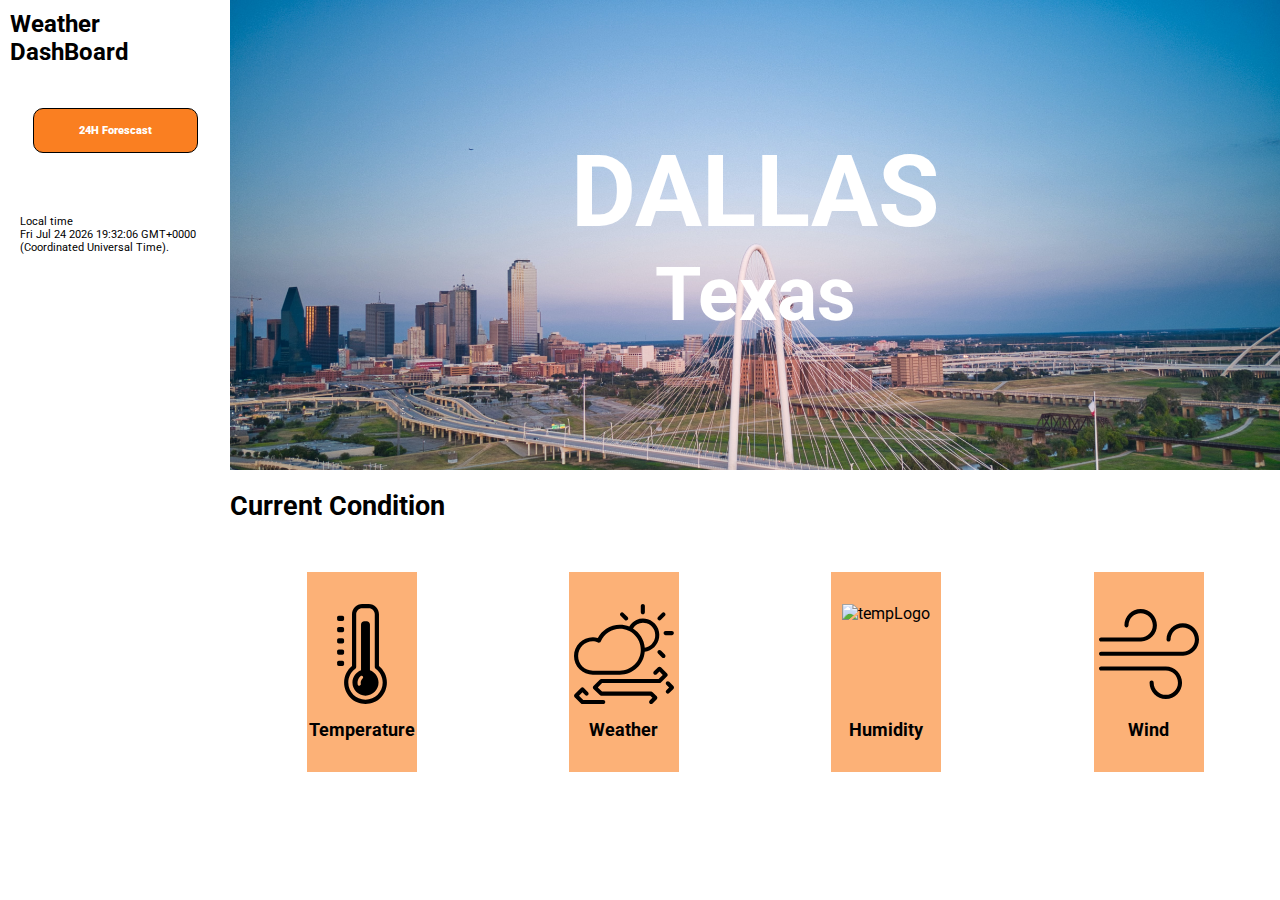
==== index.html @ 03fe9a73 "Creating" ====
<!DOCTYPE html>
<html lang="en">
<head>
  <meta charset="UTF-8">
  <meta http-equiv="X-UA-Compatible" content="IE=edge">
  <meta name="viewport" content="width=device-width, initial-scale=1.0">
  <link rel="preconnect" href="https://fonts.googleapis.com">
  <link rel="preconnect" href="https://fonts.gstatic.com" crossorigin>
  <link href="https://fonts.googleapis.com/css2?family=Roboto:wght@400;500;700&display=swap" rel="stylesheet">
  <link rel="stylesheet" href="./styles.css">
  <title>DallasWeather</title>
</head>
<body>

  <div class="container">
    <aside>
      <h2>Weather DashBoard</h2>
      <div class="nav-btn">
        <a class="btn-temp" href="./forescast.html">24H Forescast</a>
      </div>
      <div class="time">
        <p>Local time <br>
          <span id='date-time'></span>.</p>
      </div>
    </aside>
    <main>
      <header>
        <h1>DALLAS</h1>
        <h2>Texas</h2>
      </header>
      <article>

        <h3>Current Condition</h3>

        <section>
          <div class="currentweather-box">
            <div class="currentweather-title">
              <img class="currentweather-logos" src="./imgs/temp.svg" alt="tempLogo">

              <h4>Temperature</h4>

            </div>
            <p id="currenTemp" class="p-temp"></p>
          </div>
          <div class="currentweather-box">
            <div class="currentweather-title">
              <img class="currentweather-logos" src="./imgs/weather.svg" alt="tempLogo">

              <h4>Weather</h4>

            </div>
            <p id="currentWeather" class="p-temp"></p>
          </div>
          <div class="currentweather-box">
            <div class="currentweather-title">
              <img class="currentweather-logos" src="./imgs/humidity.svg" alt="tempLogo">

              <h4>Humidity</h4>

            </div>
            <p id="currentHumidity" class="p-temp"></p>
          </div>
          <div class="currentweather-box">
            <div class="currentweather-title">
              <img class="currentweather-logos" src="./imgs/wind.svg" alt="tempLogo">

              <h4>Wind</h4>

            </div>
            <p id="currentWind" class="p-temp"></p>
          </div>
        </section>

      </article>
    </main> 
  </div>

  <script src="./current.js"></script>
  <script>
    var dt = new Date();
    document.getElementById('date-time').innerHTML=dt;
  </script>
</body>
</html>
---- styles.css ----
*{
    margin: 0;
    padding: 0;
    box-sizing: border-box;
    font-family: 'Roboto', sans-serif;
}

.container{
    width: 100vw;
    height: 100vh;
    display: flex;
    flex-wrap: wrap;
}

header{
    width: 82vw;
    height: 470px;
    color: white;
    font-size: 50px;
    text-align: center;
    display: flex;
    flex-direction: column;
    align-items: center;
    justify-content: center;
    background-image: url(./imgs/pic.JPG);
    background-repeat: no-repeat;
    background-size: cover;
}

aside{
    width: 18vw;
    height: 100vh;
    padding: 10px;
    background-color:white;
    display: flex;
    flex-direction: column;
    align-items: center;
    justify-content: start;
    color: black;
}

.nav-btn{
    display: flex;
    flex-direction: column;
    margin-top: 40px;
}

a{
    margin: 2px;
    text-decoration: none;
    padding: 15px 45px;
    border-radius: 10px;
    cursor: pointer;
}

.btn-temp{
    background-color: rgb(250, 127, 33);
    color: white;
    border: 1px solid  black;
    font-size: 11px;
    font-weight: 900;
}

.btn-temp:hover{
    background-color: rgb(116, 174, 29);
    border: 1px solid  black;
}

.time{
    margin-top: 50px;
    padding: 10px;
    font-size: 11px;
}

h3{
    font-size: 27px;
    font-weight: bolder;
    margin-top: 20px;
}

.canvas-container{
    display: flex;
    width: 300px;
}

canvas {
    min-height: 425px;
    padding: 20px;
}

section{
    height: 350px;
    margin-top: 20px;
    display: flex;
    align-items: center;
    justify-content: space-around;
}

.currentweather-box{
    display: flex;
    flex-direction: column;
    align-items: center;
    justify-content: space-between;
    margin-top: 10px;
    width: 200px;
    height: 300px;
}

.currentweather-title{
    width: 110px;
    height: 200px;
    background-color: rgba(250, 127, 33, 0.611) ;
    display: flex;
    flex-direction: column;
    align-items: center;
    justify-content: center;
}

.currentweather-logos{
    height: 100px;
}

h4{
    margin-top: 15px;
    font-size: 18px;
}

.p-temp{
    text-align: center;
    padding: 7px;
    font-size: 32px;
    margin-top: 15px;
}

/* NOTE Scren 480px */

@media screen and (max-width:480px){

.container{
    width: 100vw;
    height: 100vh;
    display: flex;
    flex-direction: column;
    flex-wrap: wrap;
    }    

header{
    width: 100vw;
    height: 470px;
    color: white;
    font-size: 50px;
    text-align: center;
    display: flex;
    flex-direction: column;
    align-items: center;
    justify-content: center;
    background-image: url(./imgs/pic.JPG);
    background-repeat: no-repeat;
    background-size: cover;
}

aside{
    height: 100vh;
    padding: 10px;
    background-color:white;
    display: flex;
    flex-direction: column;
    align-items: center;
    justify-content: start;
    color: black;
}





}
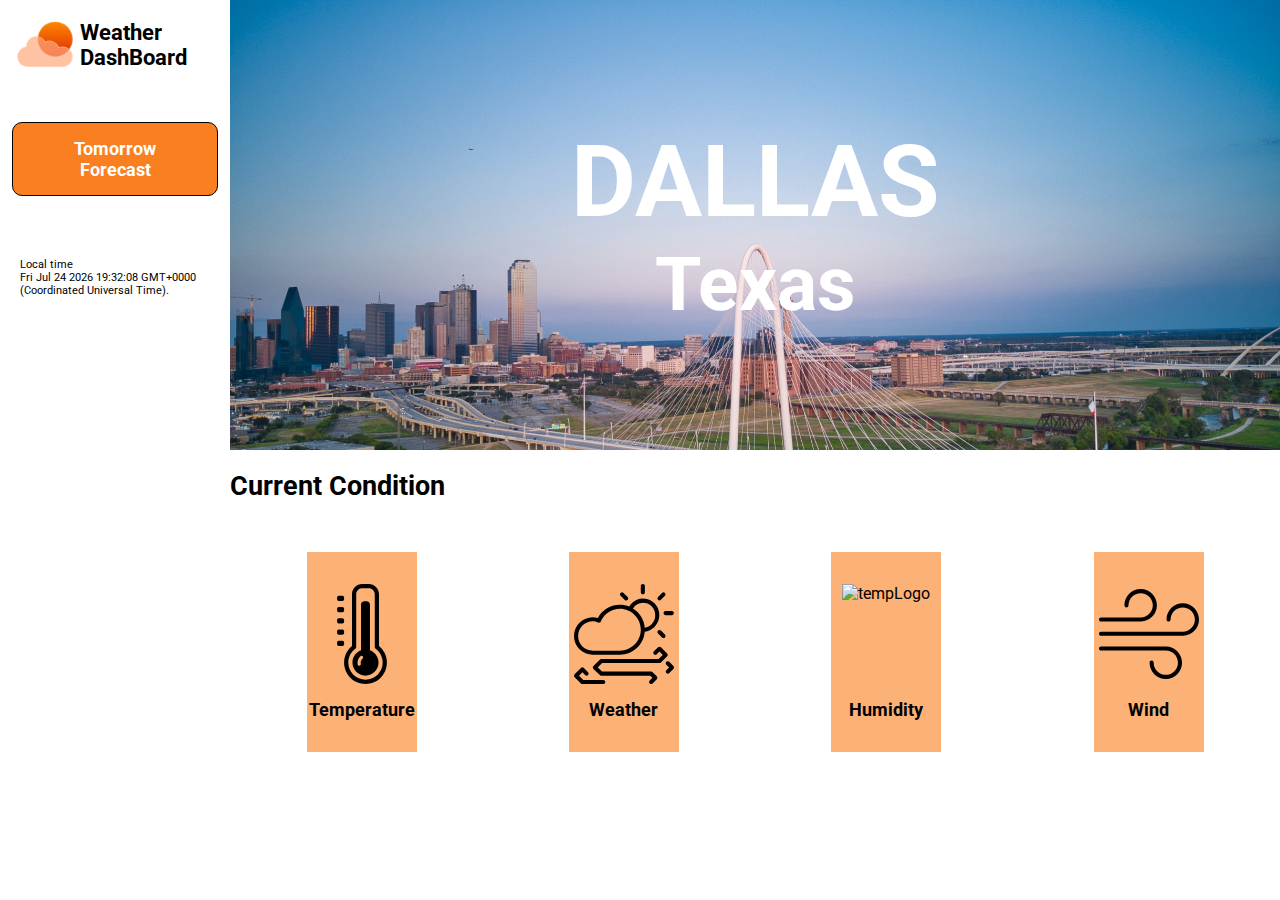
==== commit 9c18d6ca: "Updating" ====
--- a/index.html
+++ b/index.html
@@ -14,9 +14,12 @@
 
   <div class="container">
     <aside>
-      <h2>Weather DashBoard</h2>
+      <div class="container-logo">
+        <img class="logo-weather" src="./imgs/logoweather.svg" alt="logoapp">
+        <p class="p-logo">Weather DashBoard</p>
+      </div>
       <div class="nav-btn">
-        <a class="btn-temp" href="./forescast.html">24H Forescast</a>
+        <a class="btn-temp" href="./forecast.html">Tomorrow Forecast</a>
       </div>
       <div class="time">
         <p>Local time <br>
--- a/styles.css
+++ b/styles.css
@@ -14,7 +14,7 @@
 
 header{
     width: 82vw;
-    height: 470px;
+    height: 450px;
     color: white;
     font-size: 50px;
     text-align: center;
@@ -39,6 +39,21 @@
     color: black;
 }
 
+.container-logo{
+    display: flex;
+    align-items: center;
+    justify-content: center;
+}
+
+.logo-weather{
+    height: 70px;
+}
+
+.p-logo{
+    font-size: 22px;
+    font-weight: bolder;
+}
+
 .nav-btn{
     display: flex;
     flex-direction: column;
@@ -57,8 +72,9 @@
     background-color: rgb(250, 127, 33);
     color: white;
     border: 1px solid  black;
-    font-size: 11px;
-    font-weight: 900;
+    text-align: center;
+    font-size: 18px;
+    font-weight: bolder;
 }
 
 .btn-temp:hover{
@@ -80,6 +96,7 @@
 
 .canvas-container{
     display: flex;
+    align-items: center;
     width: 300px;
 }
 
@@ -132,46 +149,3 @@
     margin-top: 15px;
 }
 
-/* NOTE Scren 480px */
-
-@media screen and (max-width:480px){
-
-.container{
-    width: 100vw;
-    height: 100vh;
-    display: flex;
-    flex-direction: column;
-    flex-wrap: wrap;
-    }    
-
-header{
-    width: 100vw;
-    height: 470px;
-    color: white;
-    font-size: 50px;
-    text-align: center;
-    display: flex;
-    flex-direction: column;
-    align-items: center;
-    justify-content: center;
-    background-image: url(./imgs/pic.JPG);
-    background-repeat: no-repeat;
-    background-size: cover;
-}
-
-aside{
-    height: 100vh;
-    padding: 10px;
-    background-color:white;
-    display: flex;
-    flex-direction: column;
-    align-items: center;
-    justify-content: start;
-    color: black;
-}
-
-
-
-
-
-}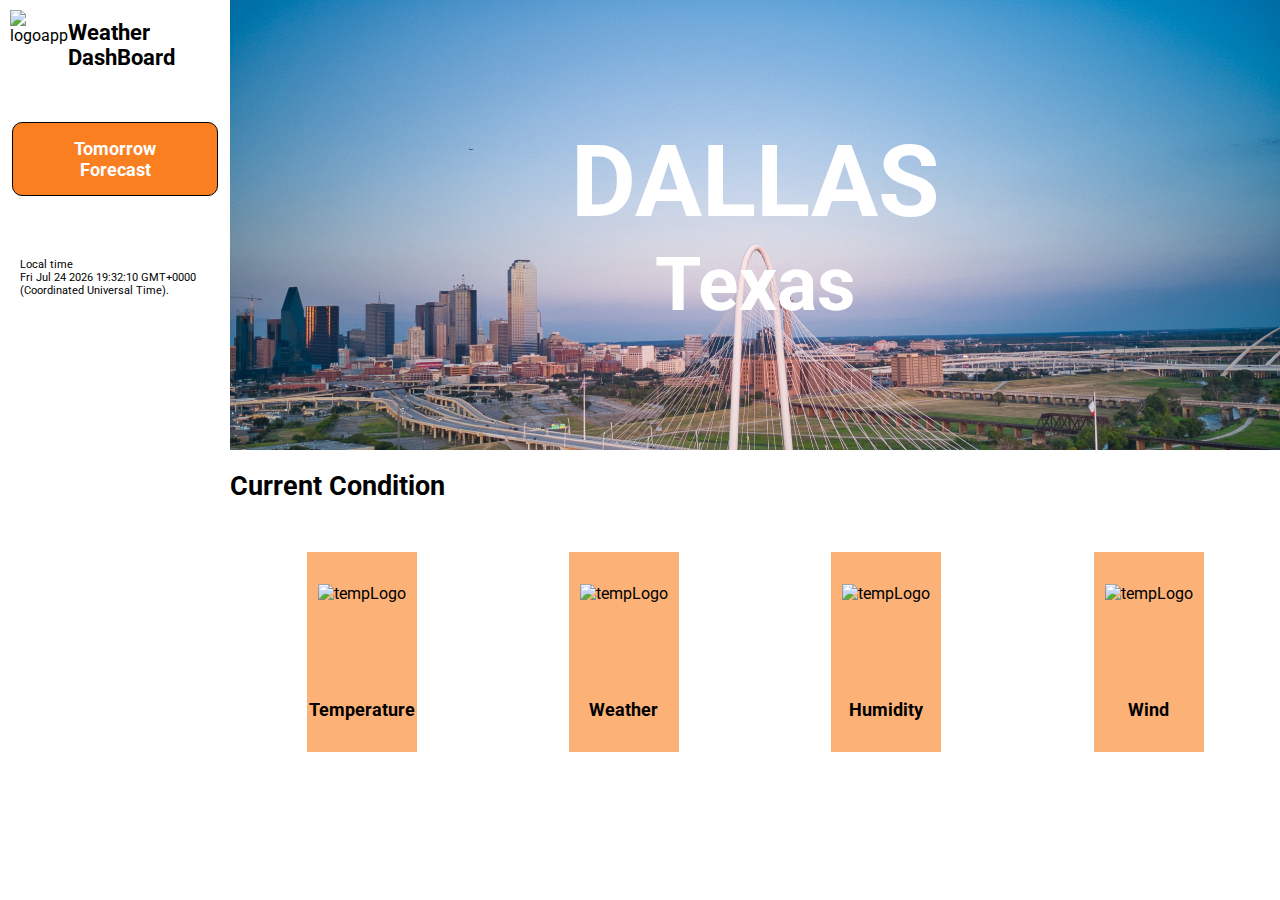
==== commit 2f6b40cd: "Updating" ====
--- a/index.html
+++ b/index.html
@@ -15,7 +15,7 @@
   <div class="container">
     <aside>
       <div class="container-logo">
-        <img class="logo-weather" src="./imgs/logoweather.svg" alt="logoapp">
+        <img class="logo-weather" src="./imgs/logoweather.SVG" alt="logoapp">
         <p class="p-logo">Weather DashBoard</p>
       </div>
       <div class="nav-btn">
@@ -38,7 +38,7 @@
         <section>
           <div class="currentweather-box">
             <div class="currentweather-title">
-              <img class="currentweather-logos" src="./imgs/temp.svg" alt="tempLogo">
+              <img class="currentweather-logos" src="./imgs/temp.SVG" alt="tempLogo">
 
               <h4>Temperature</h4>
 
@@ -47,7 +47,7 @@
           </div>
           <div class="currentweather-box">
             <div class="currentweather-title">
-              <img class="currentweather-logos" src="./imgs/weather.svg" alt="tempLogo">
+              <img class="currentweather-logos" src="./imgs/weather.SVG" alt="tempLogo">
 
               <h4>Weather</h4>
 
@@ -56,7 +56,7 @@
           </div>
           <div class="currentweather-box">
             <div class="currentweather-title">
-              <img class="currentweather-logos" src="./imgs/humidity.svg" alt="tempLogo">
+              <img class="currentweather-logos" src="./imgs/Humidity.SVG" alt="tempLogo">
 
               <h4>Humidity</h4>
 
@@ -65,7 +65,7 @@
           </div>
           <div class="currentweather-box">
             <div class="currentweather-title">
-              <img class="currentweather-logos" src="./imgs/wind.svg" alt="tempLogo">
+              <img class="currentweather-logos" src="./imgs/wind.SVG" alt="tempLogo">
 
               <h4>Wind</h4>
 
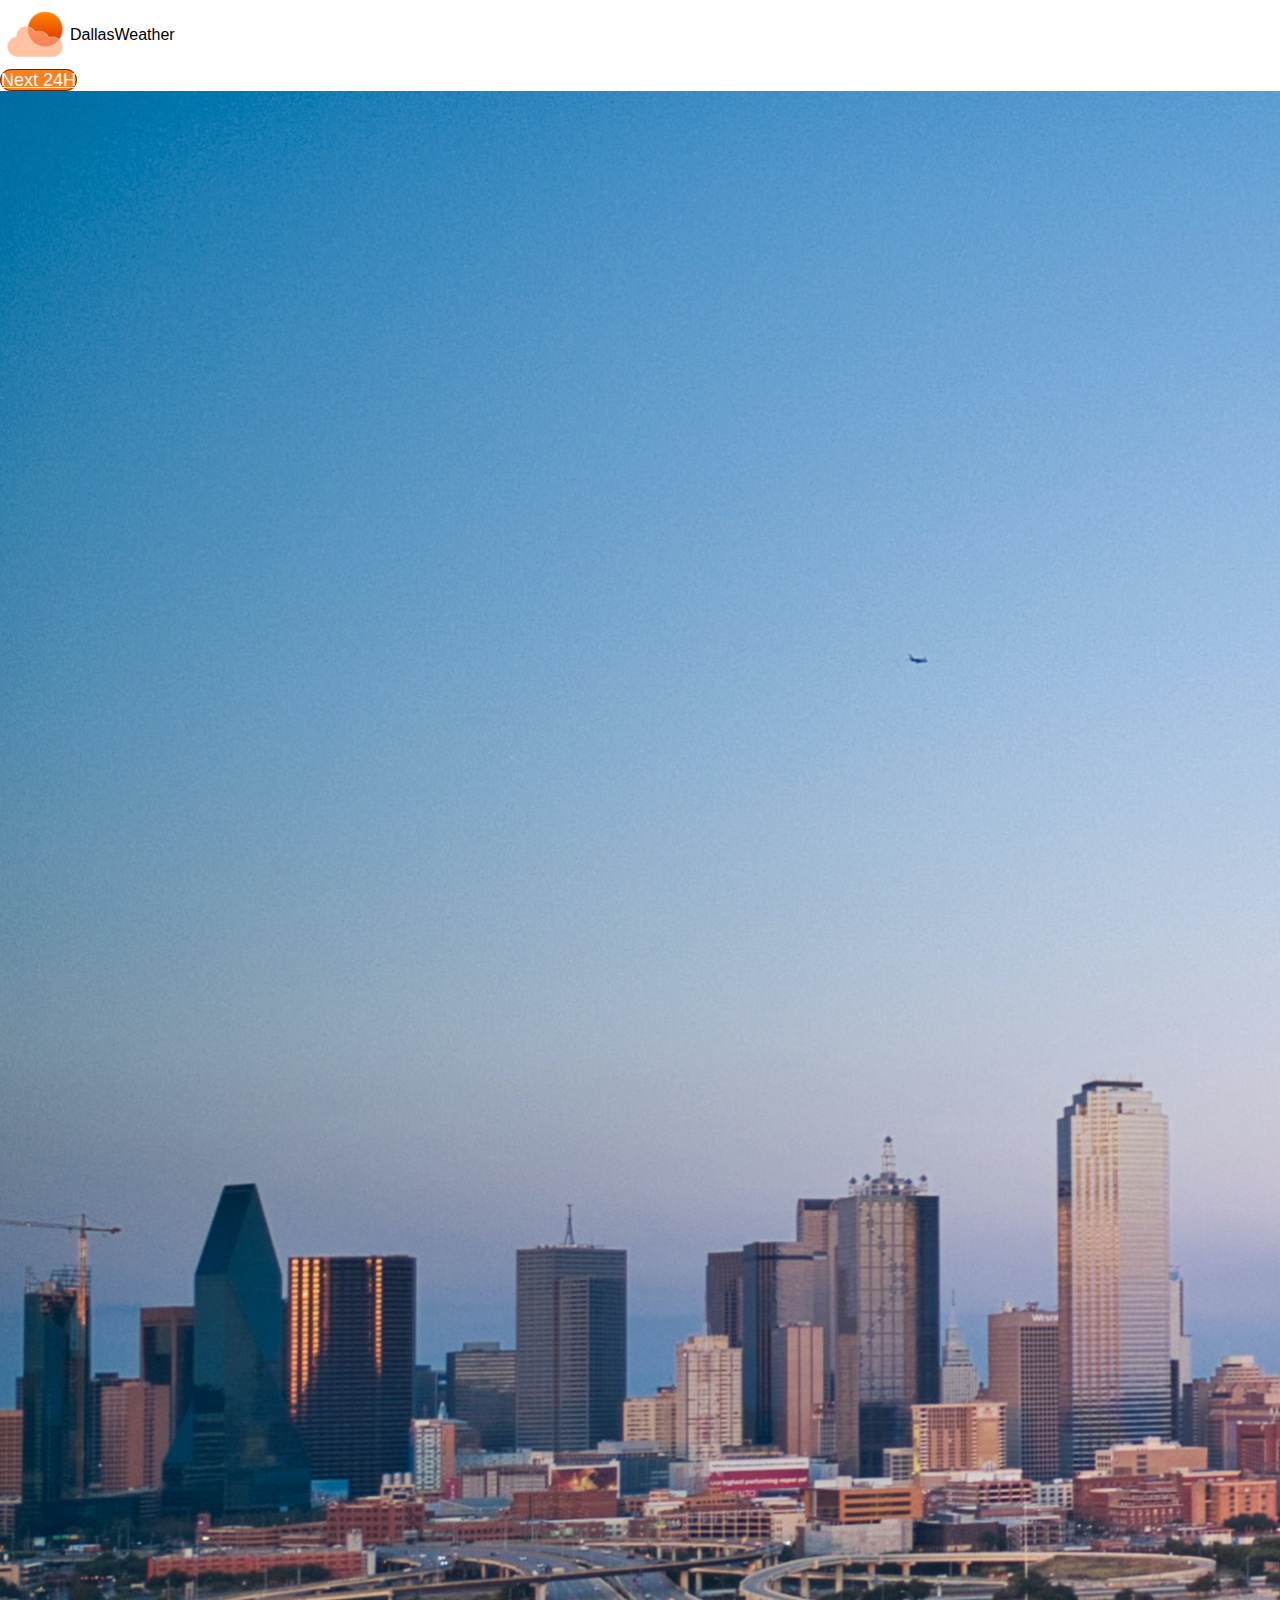
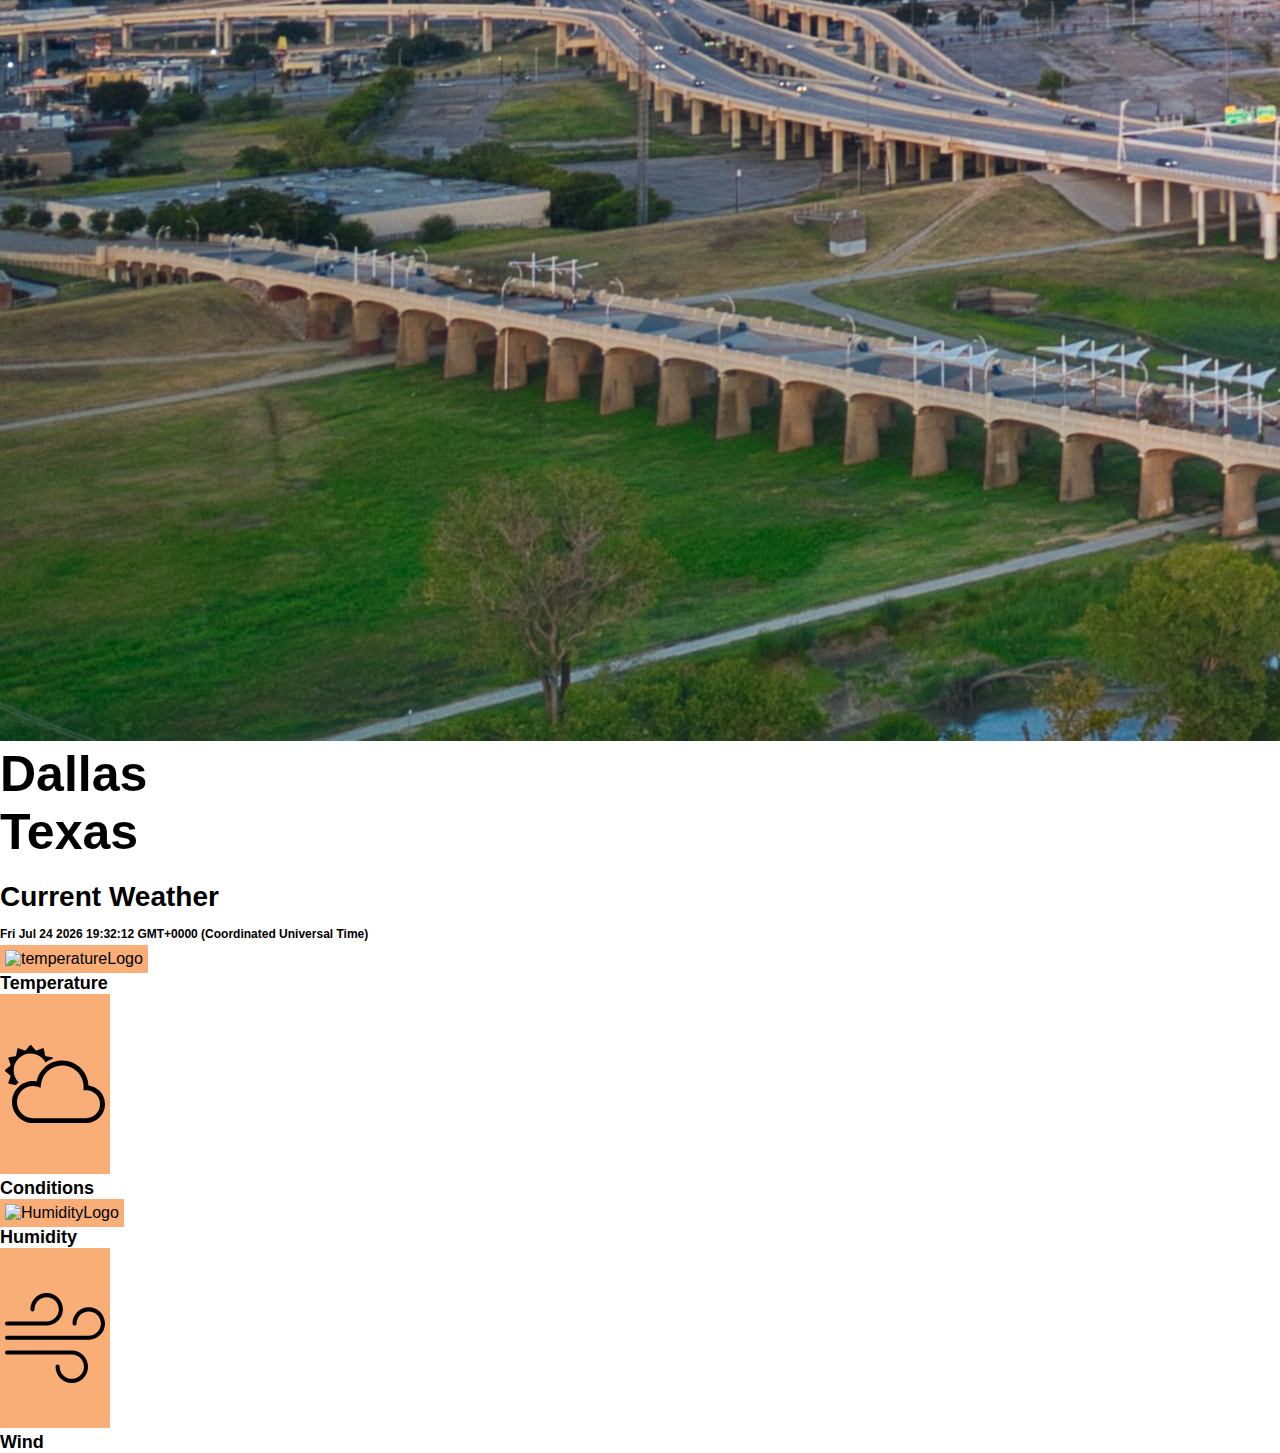
==== commit 0cea9239: "adding bootstrap" ====
--- a/index.html
+++ b/index.html
@@ -1,87 +1,119 @@
 <!DOCTYPE html>
 <html lang="en">
-<head>
-  <meta charset="UTF-8">
-  <meta http-equiv="X-UA-Compatible" content="IE=edge">
-  <meta name="viewport" content="width=device-width, initial-scale=1.0">
-  <link rel="preconnect" href="https://fonts.googleapis.com">
-  <link rel="preconnect" href="https://fonts.gstatic.com" crossorigin>
-  <link href="https://fonts.googleapis.com/css2?family=Roboto:wght@400;500;700&display=swap" rel="stylesheet">
-  <link rel="stylesheet" href="./styles.css">
-  <title>DallasWeather</title>
-</head>
-<body>
+    <head>
+        <meta charset="UTF-8" />
+        <meta http-equiv="X-UA-Compatible" content="IE=edge" />
+        <meta name="viewport" content="width=device-width, initial-scale=1.0" />
+        <link rel="stylesheet" href="./styles.css" />
+        <link
+            href="https://cdn.jsdelivr.net/npm/bootstrap@5.3.0-alpha1/dist/css/bootstrap.min.css"
+            rel="stylesheet"
+            integrity="sha384-GLhlTQ8iRABdZLl6O3oVMWSktQOp6b7In1Zl3/Jr59b6EGGoI1aFkw7cmDA6j6gD"
+            crossorigin="anonymous" />
+        <title>DallasWeather</title>
+    </head>
+    <body>
+        <div class="container">
+            <nav class="navbar bg-body-tertiary">
+                <div class="container">
+                    <div class="navbar-brand">
+                        <img
+                            src="./imgs/logoweather.SVG"
+                            alt="Logo"
+                            width="70"
+                            height="70"
+                            class="d-inline-block align-text-top" />
+                        <span> DallasWeather </span>
+                    </div>
+                    <div>
+                        <a class="btn" href="./forecast.html"> Next 24H </a>
+                    </div>
+                </div>
+            </nav>
+            <div class="card text-bg-dark text-center">
+                <img src="./imgs/dallas.JPG" class="card-img" alt="dallaspic" />
+                <div class="card-img-overlay">
+                    <h1 class="card-title">
+                        Dallas
+                        <br />
+                        Texas
+                    </h1>
+                </div>
+            </div>
+            <div>
+                <h3 class="mt-3">
+                    Current Weather
+                    <br />
+                    <span
+                        class="badge bg-secondary text-time"
+                        id="date-time"></span>
+                </h3>
+            </div>
 
-  <div class="container">
-    <aside>
-      <div class="container-logo">
-        <img class="logo-weather" src="./imgs/logoweather.SVG" alt="logoapp">
-        <p class="p-logo">Weather DashBoard</p>
-      </div>
-      <div class="nav-btn">
-        <a class="btn-temp" href="./forecast.html">Tomorrow Forecast</a>
-      </div>
-      <div class="time">
-        <p>Local time <br>
-          <span id='date-time'></span>.</p>
-      </div>
-    </aside>
-    <main>
-      <header>
-        <h1>DALLAS</h1>
-        <h2>Texas</h2>
-      </header>
-      <article>
+            <div class="row row-cols-1 row-cols-md-4 g-4 mt-2 mb-2">
+                <div class="col">
+                    <div class="card text-center">
+                        <img
+                            src="./imgs/temp.svg"
+                            class="card-img-top logo-weather ms-auto me-auto"
+                            alt="temperatureLogo" />
+                        <div class="card-body">
+                            <h4 class="card-title">Temperature</h4>
+                            <p class="card-text">
+                                <span id="currenTemp"></span>
+                            </p>
+                        </div>
+                    </div>
+                </div>
+                <div class="col">
+                    <div class="card text-center">
+                        <img
+                            src="./imgs/conditions.svg"
+                            class="card-img-top ms-auto me-auto logo-weather"
+                            alt="weatherLogo" />
+                        <div class="card-body">
+                            <h4 class="card-title">Conditions</h4>
+                            <p class="card-text">
+                                <span id="currentWeather"></span>
+                            </p>
+                        </div>
+                    </div>
+                </div>
+                <div class="col">
+                    <div class="card text-center">
+                        <img
+                            src="./imgs/humidity.svg"
+                            class="card-img-top ms-auto me-auto logo-weather"
+                            alt="HumidityLogo" />
+                        <div class="card-body">
+                            <h4 class="card-title">Humidity</h4>
+                            <p class="card-text">
+                                <span id="currentHumidity"></span>
+                            </p>
+                        </div>
+                    </div>
+                </div>
+                <div class="col">
+                    <div class="card text-center">
+                        <img
+                            src="./imgs/wind.SVG"
+                            class="card-img-top ms-auto me-auto logo-weather"
+                            alt="windLogo" />
+                        <div class="card-body">
+                            <h4 class="card-title">Wind</h4>
+                            <p class="card-text">
+                                <span id="currentWind"></span>
+                            </p>
+                        </div>
+                    </div>
+                </div>
+            </div>
+        </div>
 
-        <h3>Current Condition</h3>
-
-        <section>
-          <div class="currentweather-box">
-            <div class="currentweather-title">
-              <img class="currentweather-logos" src="./imgs/temp.SVG" alt="tempLogo">
-
-              <h4>Temperature</h4>
-
-            </div>
-            <p id="currenTemp" class="p-temp"></p>
-          </div>
-          <div class="currentweather-box">
-            <div class="currentweather-title">
-              <img class="currentweather-logos" src="./imgs/weather.SVG" alt="tempLogo">
-
-              <h4>Weather</h4>
-
-            </div>
-            <p id="currentWeather" class="p-temp"></p>
-          </div>
-          <div class="currentweather-box">
-            <div class="currentweather-title">
-              <img class="currentweather-logos" src="./imgs/Humidity.SVG" alt="tempLogo">
-
-              <h4>Humidity</h4>
-
-            </div>
-            <p id="currentHumidity" class="p-temp"></p>
-          </div>
-          <div class="currentweather-box">
-            <div class="currentweather-title">
-              <img class="currentweather-logos" src="./imgs/wind.SVG" alt="tempLogo">
-
-              <h4>Wind</h4>
-
-            </div>
-            <p id="currentWind" class="p-temp"></p>
-          </div>
-        </section>
-
-      </article>
-    </main> 
-  </div>
-
-  <script src="./current.js"></script>
-  <script>
-    var dt = new Date();
-    document.getElementById('date-time').innerHTML=dt;
-  </script>
-</body>
-</html>+        <script src="./current.js"></script>
+        <script>
+            var dt = new Date()
+            document.getElementById("date-time").innerHTML = dt
+        </script>
+    </body>
+</html>
--- a/styles.css
+++ b/styles.css
@@ -1,151 +1,65 @@
-*{
+* {
     margin: 0;
     padding: 0;
     box-sizing: border-box;
-    font-family: 'Roboto', sans-serif;
+    font-family: "Roboto", sans-serif;
 }
 
-.container{
-    width: 100vw;
-    height: 100vh;
+.navbar-brand {
     display: flex;
-    flex-wrap: wrap;
+    align-items: center;
 }
 
-header{
-    width: 82vw;
-    height: 450px;
-    color: white;
-    font-size: 50px;
-    text-align: center;
-    display: flex;
-    flex-direction: column;
-    align-items: center;
-    justify-content: center;
-    background-image: url(./imgs/pic.JPG);
-    background-repeat: no-repeat;
-    background-size: cover;
+h1 {
+    font-size: 50px !important;
+    font-weight: 900 !important;
 }
 
-aside{
-    width: 18vw;
-    height: 100vh;
-    padding: 10px;
-    background-color:white;
-    display: flex;
-    flex-direction: column;
-    align-items: center;
-    justify-content: start;
-    color: black;
+.card {
+    border: none !important;
 }
 
-.container-logo{
-    display: flex;
-    align-items: center;
-    justify-content: center;
+p {
+    font-size: 22px;
+    font-weight: 500;
 }
 
-.logo-weather{
-    height: 70px;
+.logo-weather {
+    background-color: rgba(247, 163, 99, 0.877);
+    width: 110px !important;
+    height: 180px;
+    padding: 5px;
 }
 
-.p-logo{
-    font-size: 22px;
-    font-weight: bolder;
+.text-time {
+    font-size: 12px !important;
 }
 
-.nav-btn{
-    display: flex;
-    flex-direction: column;
-    margin-top: 40px;
+.btn {
+    background-color: rgb(250, 127, 33) !important;
+    color: white !important;
+    border: 1px solid rgba(0, 0, 0, 0.644) !important;
+    border-radius: 15px !important;
+    font-size: 18px;
+}
+.btn:hover {
+    background-color: rgb(116, 174, 29) !important;
+    border: 1px solid black !important;
 }
 
-a{
-    margin: 2px;
-    text-decoration: none;
-    padding: 15px 45px;
-    border-radius: 10px;
-    cursor: pointer;
-}
-
-.btn-temp{
-    background-color: rgb(250, 127, 33);
-    color: white;
-    border: 1px solid  black;
-    text-align: center;
-    font-size: 18px;
-    font-weight: bolder;
-}
-
-.btn-temp:hover{
-    background-color: rgb(116, 174, 29);
-    border: 1px solid  black;
-}
-
-.time{
-    margin-top: 50px;
-    padding: 10px;
-    font-size: 11px;
-}
-
-h3{
-    font-size: 27px;
+h3 {
+    font-size: 28px;
     font-weight: bolder;
     margin-top: 20px;
 }
 
-.canvas-container{
-    display: flex;
-    align-items: center;
-    width: 300px;
+canvas {
+    min-height: 350px;
+    max-width: 300px;
+    padding: 5px;
 }
 
-canvas {
-    min-height: 425px;
-    padding: 20px;
+h4 {
+    font-size: 18px !important;
+    font-weight: 900 !important;
 }
-
-section{
-    height: 350px;
-    margin-top: 20px;
-    display: flex;
-    align-items: center;
-    justify-content: space-around;
-}
-
-.currentweather-box{
-    display: flex;
-    flex-direction: column;
-    align-items: center;
-    justify-content: space-between;
-    margin-top: 10px;
-    width: 200px;
-    height: 300px;
-}
-
-.currentweather-title{
-    width: 110px;
-    height: 200px;
-    background-color: rgba(250, 127, 33, 0.611) ;
-    display: flex;
-    flex-direction: column;
-    align-items: center;
-    justify-content: center;
-}
-
-.currentweather-logos{
-    height: 100px;
-}
-
-h4{
-    margin-top: 15px;
-    font-size: 18px;
-}
-
-.p-temp{
-    text-align: center;
-    padding: 7px;
-    font-size: 32px;
-    margin-top: 15px;
-}
-
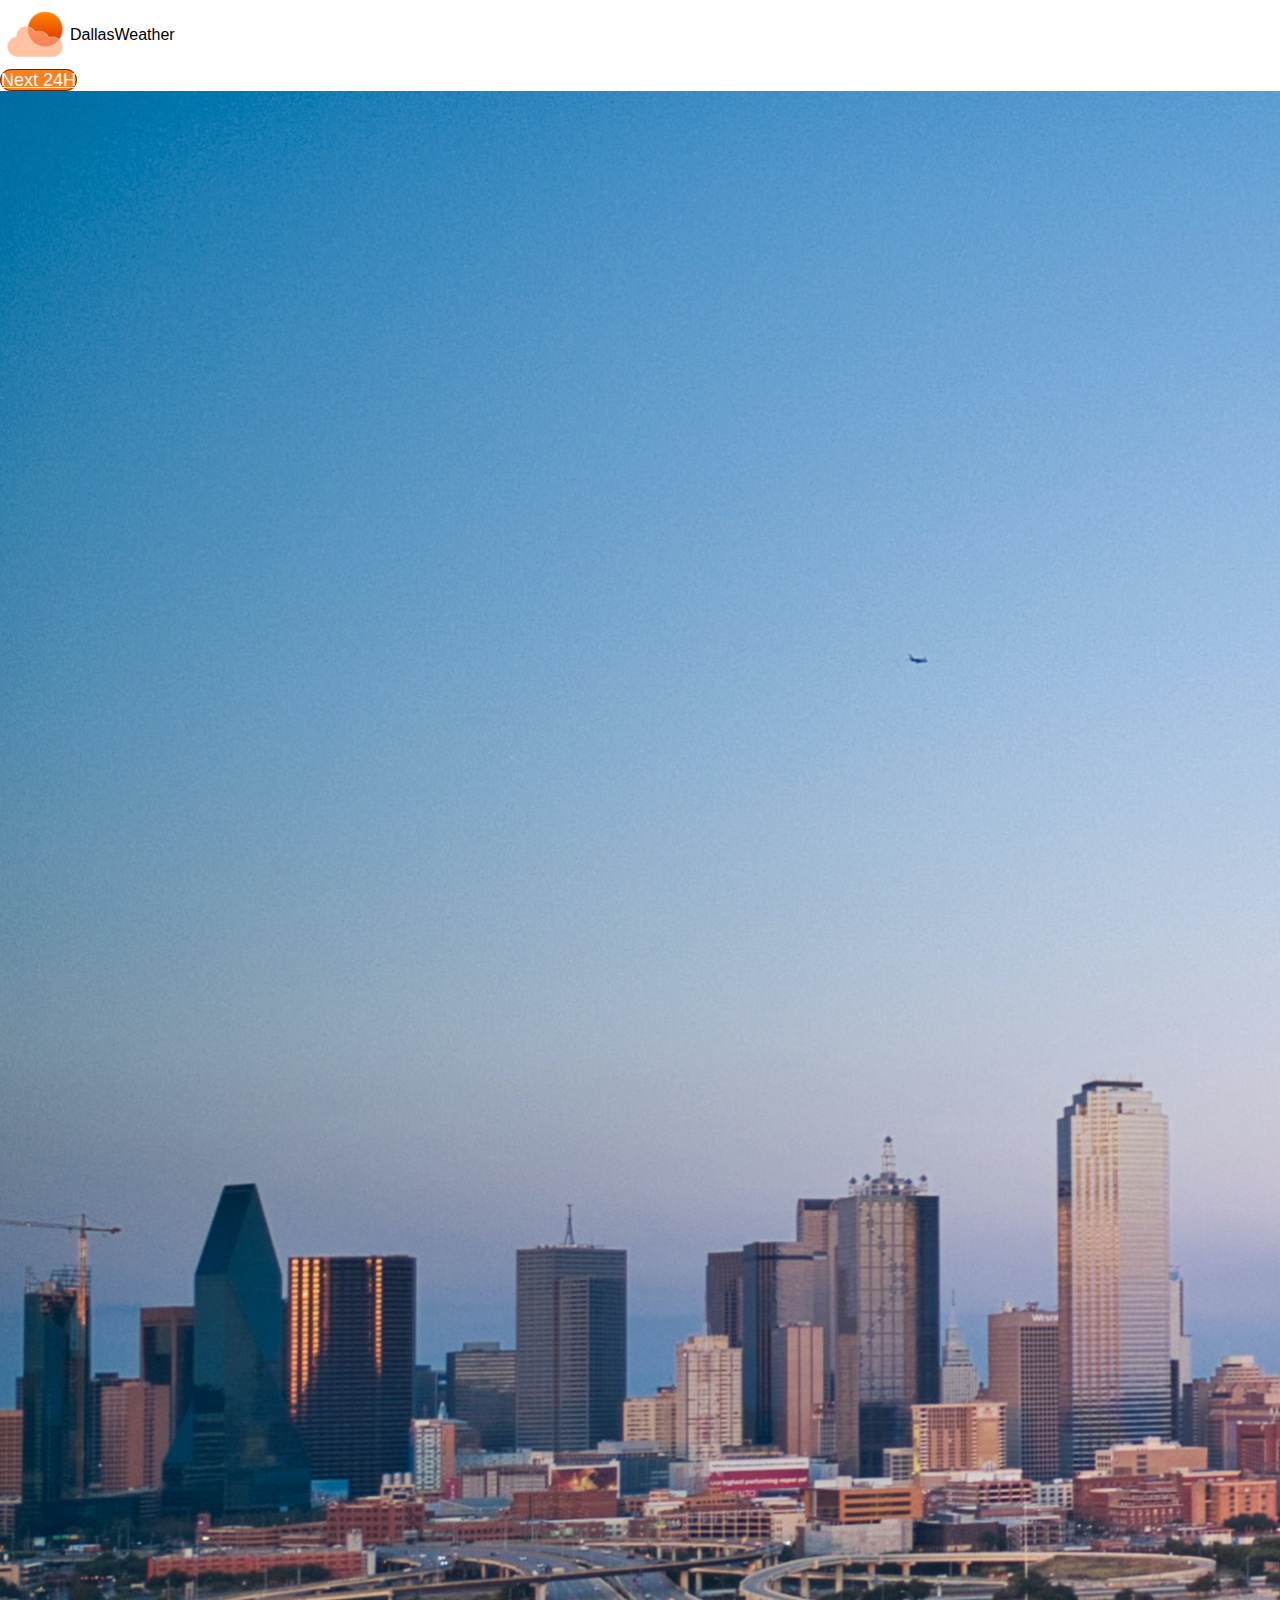
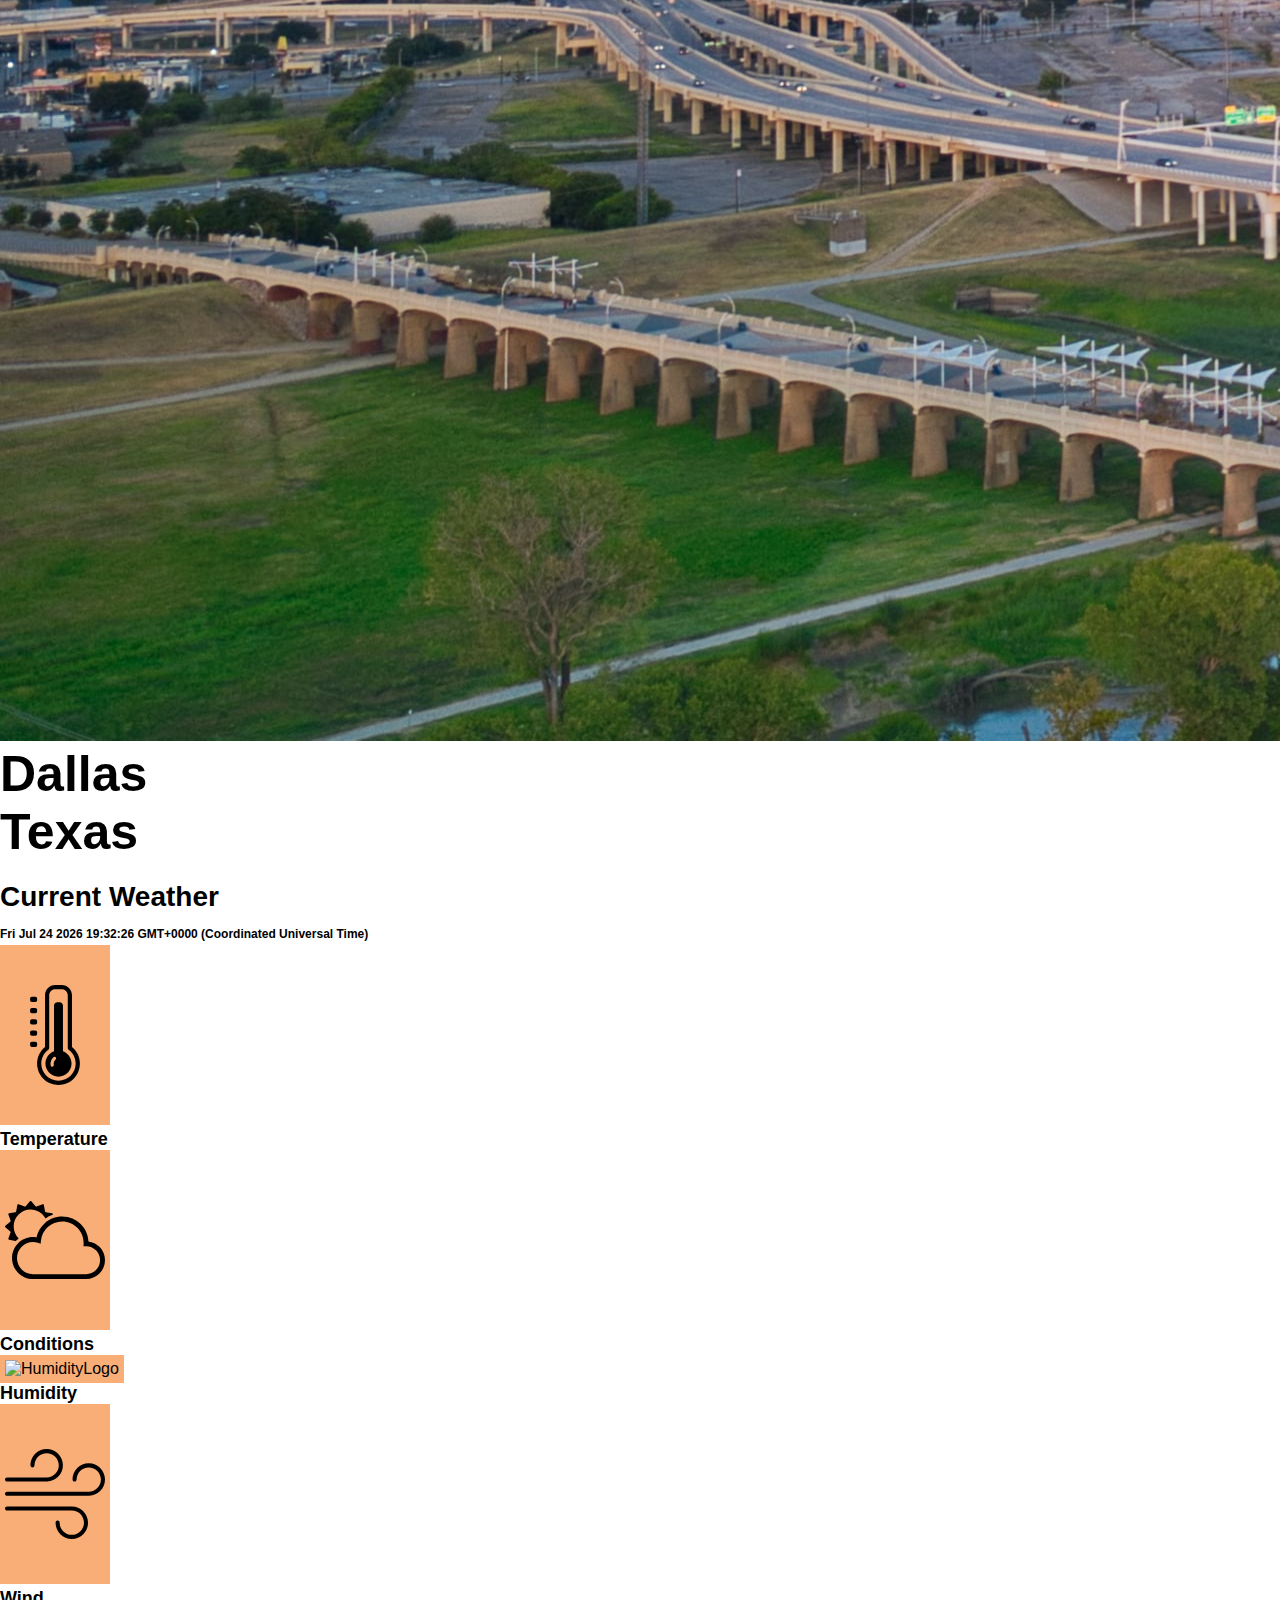
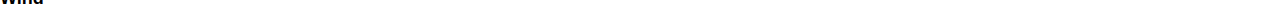
==== commit 0dc27eba: "fixing imgs" ====
--- a/index.html
+++ b/index.html
@@ -54,7 +54,7 @@
                 <div class="col">
                     <div class="card text-center">
                         <img
-                            src="./imgs/temp.svg"
+                            src="./imgs/temp.SVG"
                             class="card-img-top logo-weather ms-auto me-auto"
                             alt="temperatureLogo" />
                         <div class="card-body">
@@ -82,7 +82,7 @@
                 <div class="col">
                     <div class="card text-center">
                         <img
-                            src="./imgs/humidity.svg"
+                            src="./imgs/humidity.SVG"
                             class="card-img-top ms-auto me-auto logo-weather"
                             alt="HumidityLogo" />
                         <div class="card-body">
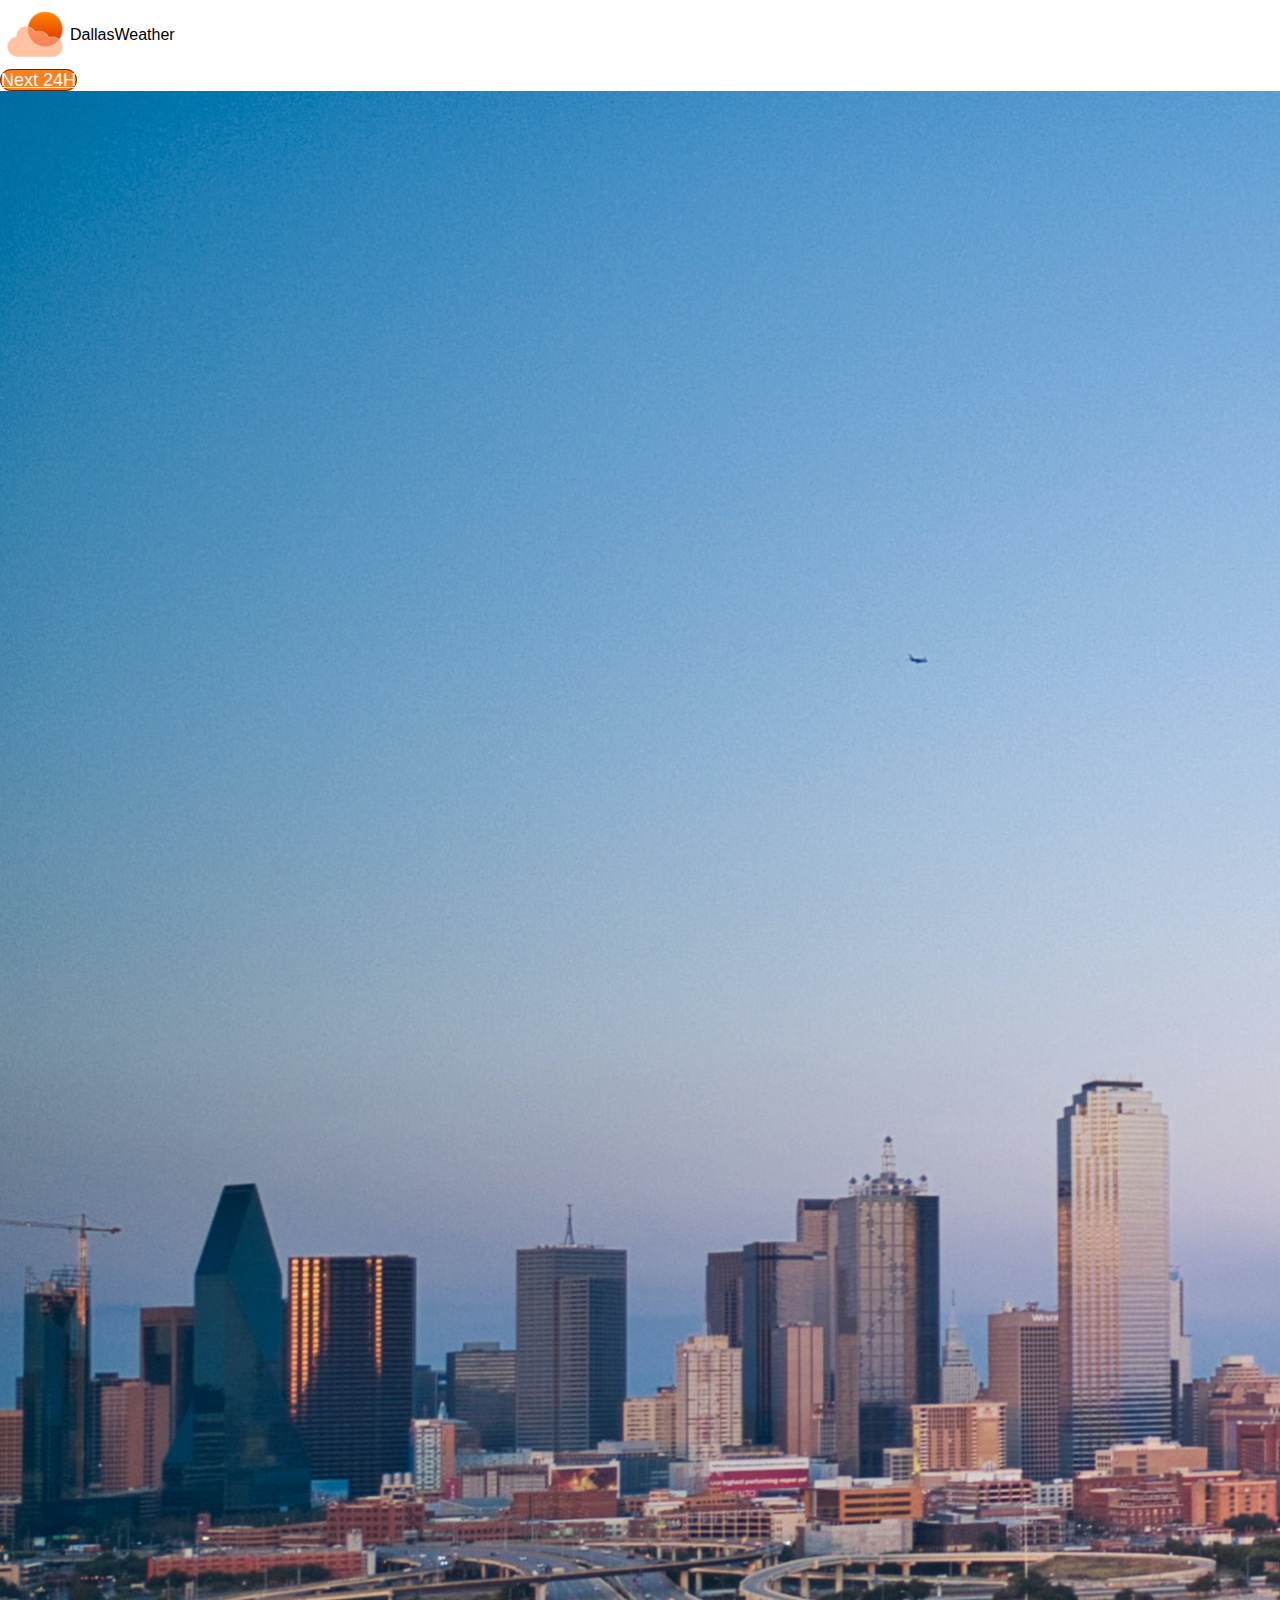
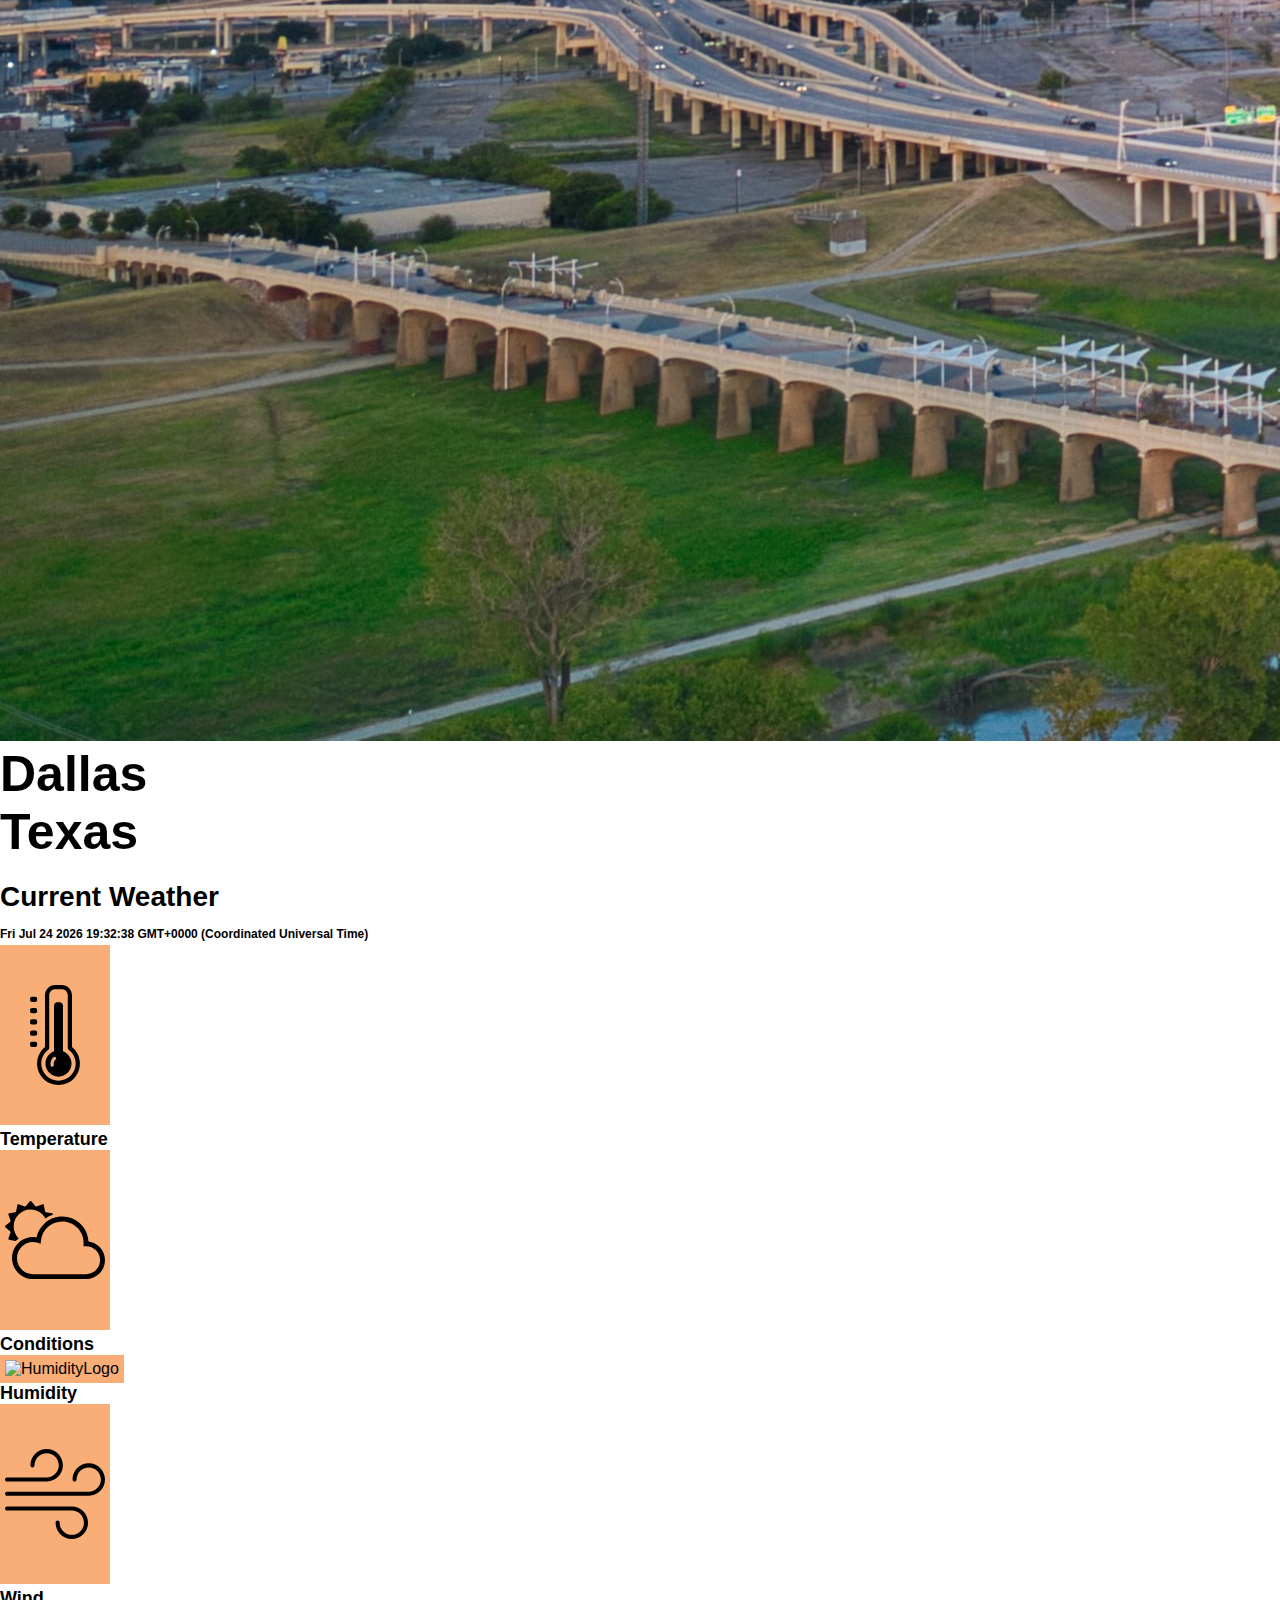
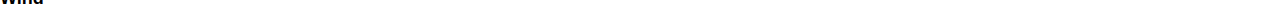
==== commit 11f5a857: "fixing humidity.svg" ====
--- a/index.html
+++ b/index.html
@@ -82,7 +82,7 @@
                 <div class="col">
                     <div class="card text-center">
                         <img
-                            src="./imgs/humidity.SVG"
+                            src="./imgs/humidity.svg"
                             class="card-img-top ms-auto me-auto logo-weather"
                             alt="HumidityLogo" />
                         <div class="card-body">
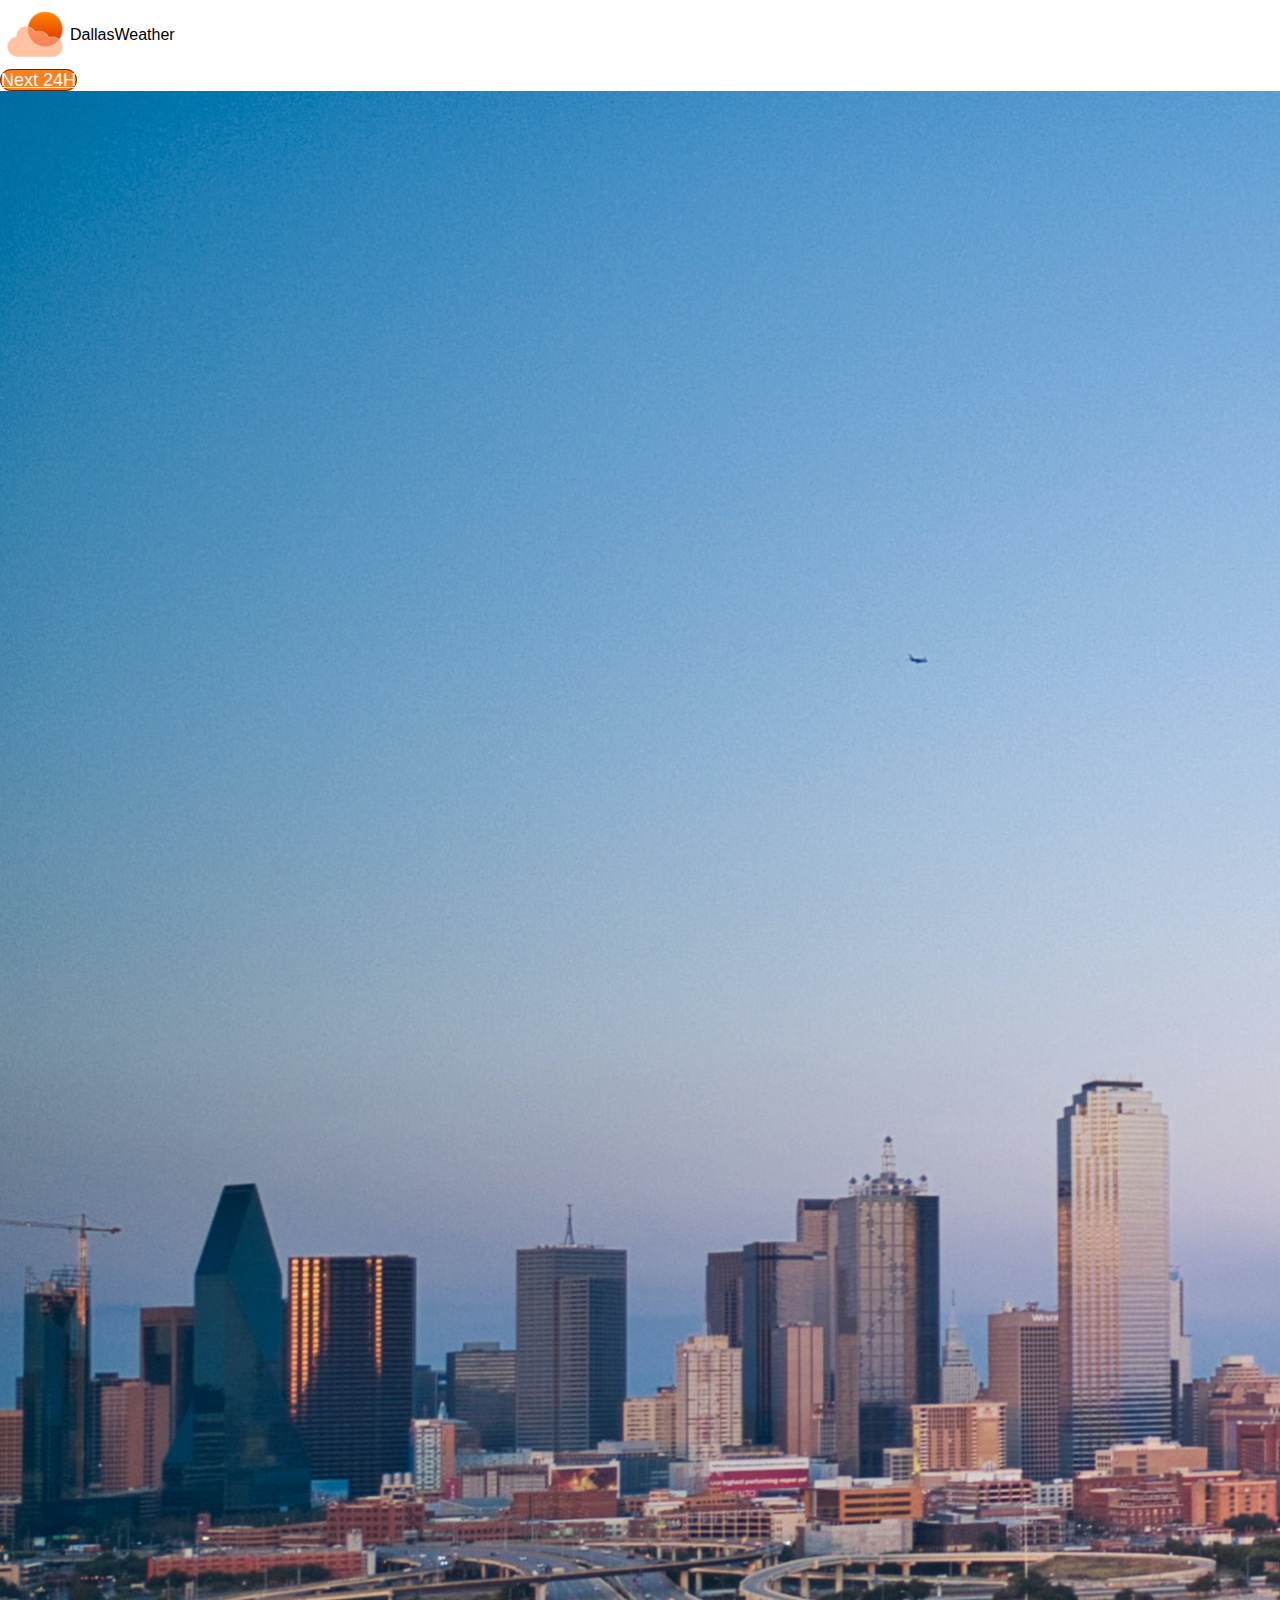
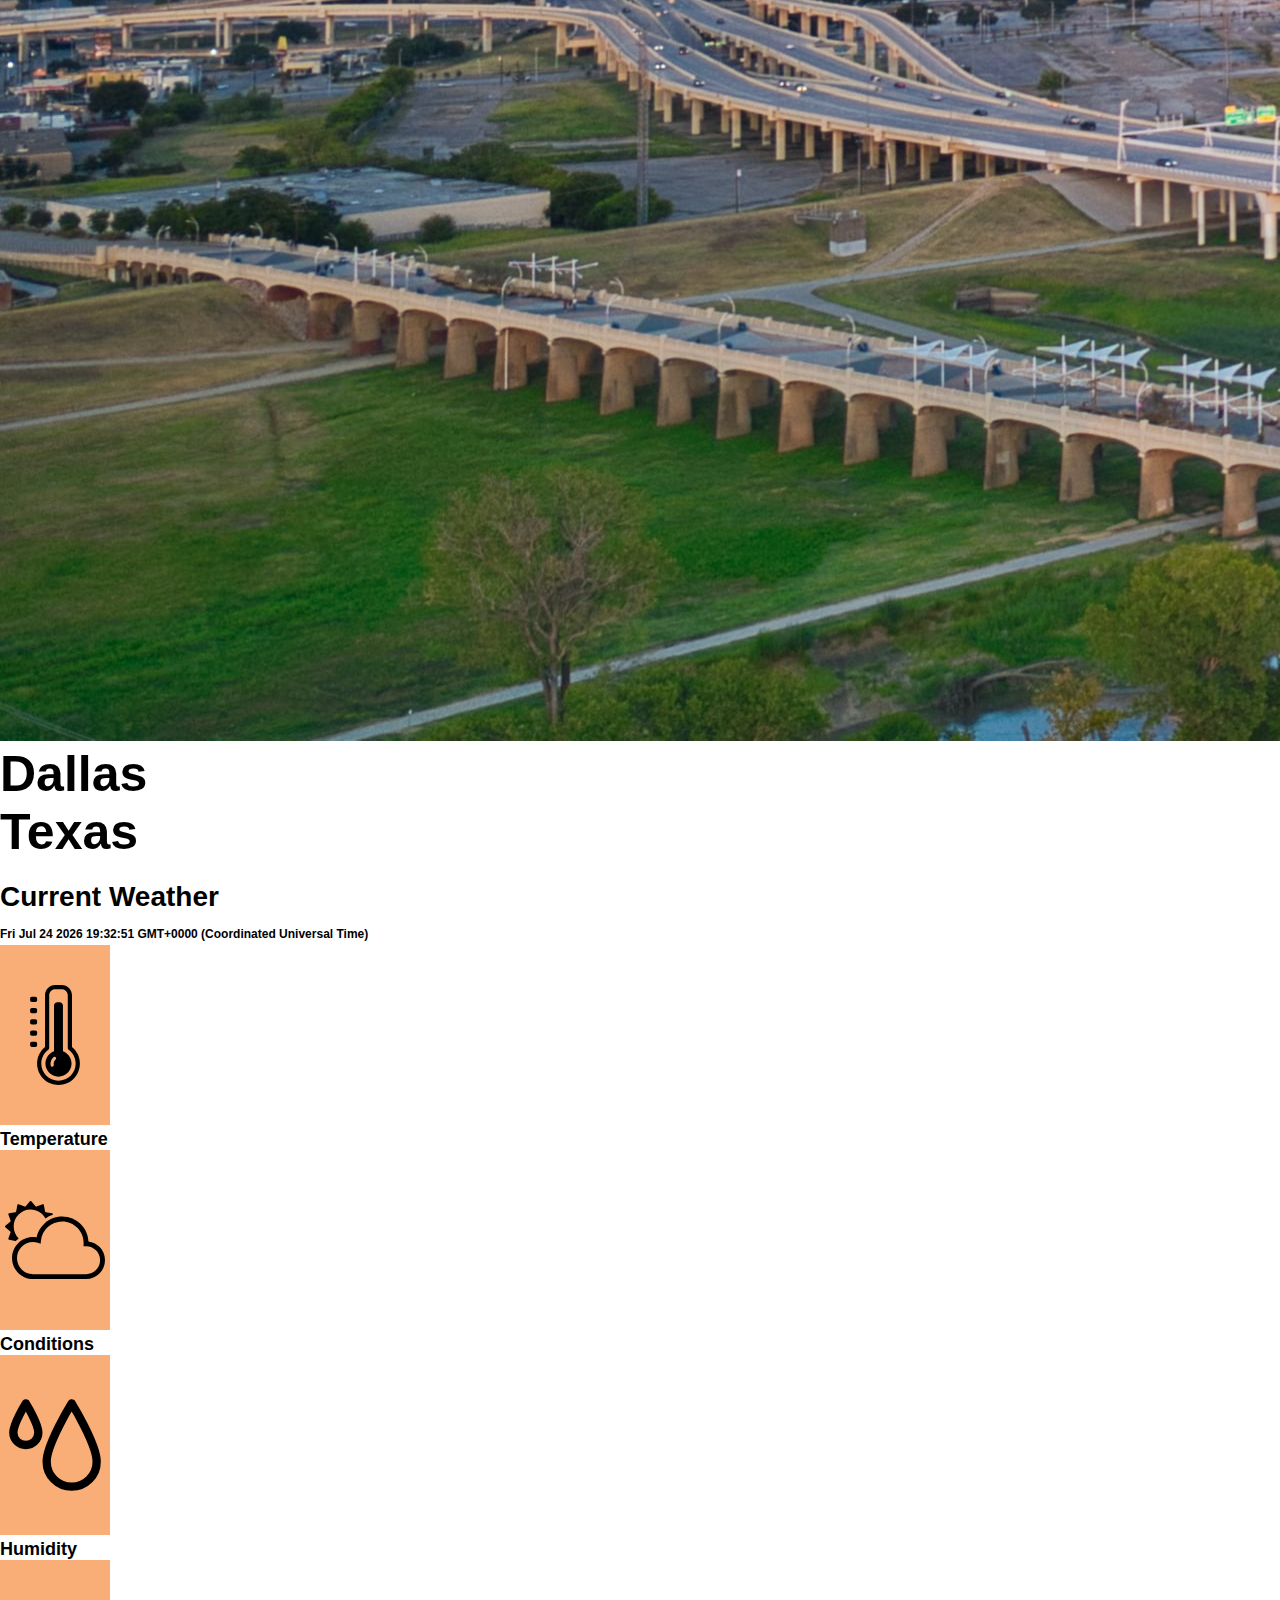
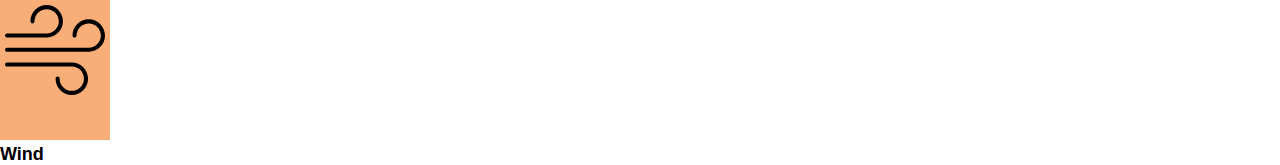
==== commit 8189e4d6: "adding humidity pic" ====
--- a/index.html
+++ b/index.html
@@ -82,7 +82,7 @@
                 <div class="col">
                     <div class="card text-center">
                         <img
-                            src="./imgs/humidity.svg"
+                            src="./imgs/h.SVG"
                             class="card-img-top ms-auto me-auto logo-weather"
                             alt="HumidityLogo" />
                         <div class="card-body">
